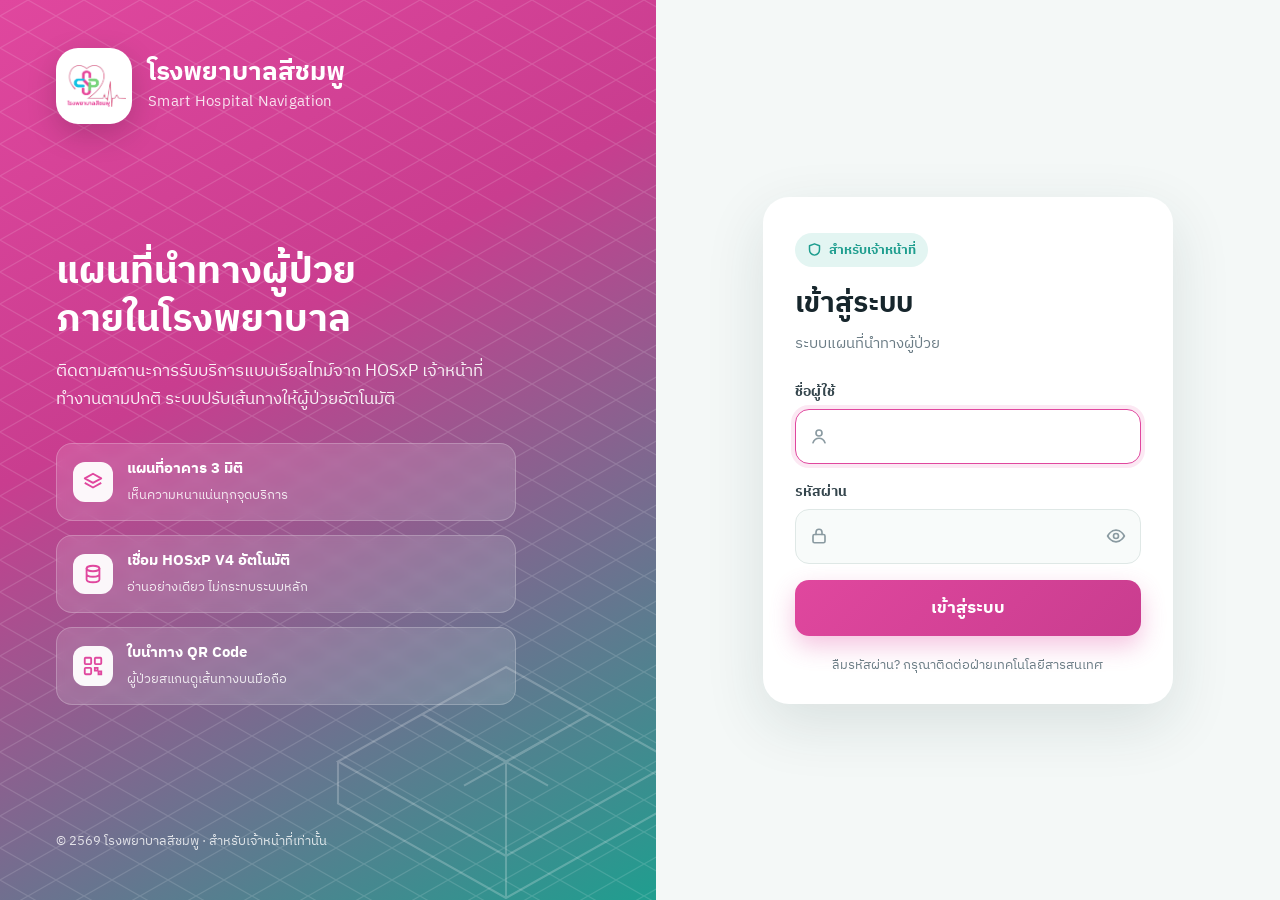
==== static/login.html @ 4cb5c67a "Smart Hospital Navigation for Sichomphu Hospital (HOSxP V4) Indoor patient navigation web app: FastA" ====
<!doctype html>
<html lang="th">
<head>
  <meta charset="utf-8">
  <meta name="viewport" content="width=device-width, initial-scale=1, viewport-fit=cover">
  <meta name="robots" content="noindex, nofollow">
  <meta name="theme-color" content="#e0479e">
  <title>เข้าสู่ระบบ — โรงพยาบาลสีชมพู</title>
  <link rel="icon" href="/static/img/logo.png">
  <link rel="preconnect" href="https://fonts.googleapis.com">
  <link rel="preconnect" href="https://fonts.gstatic.com" crossorigin>
  <link href="https://fonts.googleapis.com/css2?family=IBM+Plex+Sans+Thai:wght@400;500;600;700&display=swap" rel="stylesheet">
  <link rel="stylesheet" href="/static/css/app.css">
  <style>
    body { background: #f4f8f7; }
    .login { min-height: 100vh; min-height: 100dvh; display: grid; grid-template-columns: 1.05fr 1fr; }
    /* ---------- แผงแบรนด์ */
    .brand-side { position: relative; overflow: hidden; color: #fff; padding: 48px 56px; display: flex; flex-direction: column;
      background: linear-gradient(150deg, #e0479e 0%, #c93d8f 38%, #1f9e8f 100%); }
    .brand-side::before { content: ""; position: absolute; inset: 0; opacity: .13;
      background-image: url("data:image/svg+xml,%3Csvg xmlns='http://www.w3.org/2000/svg' width='56' height='32' viewBox='0 0 56 32'%3E%3Cpath d='M0 16 28 0l28 16-28 16z' fill='none' stroke='%23fff' stroke-width='1.2'/%3E%3C/svg%3E"); }
    .brand-side > * { position: relative; }
    .logo-wrap { display: flex; align-items: center; gap: 16px; }
    .logo-wrap .lg { width: 76px; height: 76px; border-radius: 22px; background: #fff; display: grid; place-items: center; box-shadow: 0 10px 30px rgba(0,0,0,.18); }
    .logo-wrap .lg img { width: 64px; height: 64px; object-fit: contain; }
    .logo-wrap b { font-size: 26px; display: block; line-height: 1.2; }
    .logo-wrap span { opacity: .85; font-size: 15px; letter-spacing: .3px; }
    .hero { margin-top: auto; margin-bottom: auto; padding: 40px 0; }
    .hero h1 { font-size: 38px; line-height: 1.25; margin: 0 0 14px; font-weight: 800; }
    .hero p { font-size: 17px; opacity: .92; margin: 0 0 30px; max-width: 460px; line-height: 1.6; }
    .features { list-style: none; padding: 0; margin: 0; display: grid; gap: 14px; max-width: 460px; }
    .features li { display: flex; gap: 14px; align-items: center; background: rgba(255,255,255,.13); border: 1px solid rgba(255,255,255,.22);
      border-radius: 16px; padding: 12px 16px; backdrop-filter: blur(4px); }
    .features .ic { width: 40px; height: 40px; border-radius: 12px; background: rgba(255,255,255,.95); color: #e0479e; display: grid; place-items: center; flex: none; }
    .features b { display: block; font-size: 15px; }
    .features small { opacity: .85; font-size: 13px; }
    .brand-foot { font-size: 13px; opacity: .8; }
    .iso-art { position: absolute; right: -60px; bottom: -40px; width: 420px; opacity: .22; pointer-events: none; }

    /* ---------- ฟอร์ม */
    .form-side { display: grid; place-items: center; padding: 32px 20px; }
    .form-card { width: 100%; max-width: 410px; background: #fff; border-radius: 26px; padding: 36px 32px 28px; box-shadow: 0 20px 60px rgba(24,60,56,.12); }
    .badge-role { display: inline-flex; align-items: center; gap: 7px; font-size: 13px; font-weight: 700; color: #1f9e8f; background: #e3f5f2; padding: 6px 12px; border-radius: 20px; }
    .form-card h2 { font-size: 28px; margin: 14px 0 4px; }
    .form-card .lead { color: var(--muted); margin: 0 0 24px; font-size: 15px; }
    .inp { position: relative; margin-bottom: 16px; }
    .inp label { display: block; font-size: 14px; font-weight: 700; margin-bottom: 6px; color: #35464d; }
    .inp .box { display: flex; align-items: center; border: 1.5px solid #dfe8e6; border-radius: 14px; background: #f8fbfa; transition: .15s; }
    .inp .box:focus-within { border-color: #e0479e; background: #fff; box-shadow: 0 0 0 4px rgba(224,71,158,.12); }
    .inp .box svg { margin-left: 14px; color: #8a9aa1; flex: none; }
    .inp input { flex: 1; min-width: 0; border: 0; outline: 0; background: transparent; padding: 13px 12px; font-size: 16px; }
    .inp .eye { border: 0; background: transparent; padding: 0 14px; height: 46px; color: #8a9aa1; display: grid; place-items: center; }
    .inp .eye:hover { color: #e0479e; }
    .caps { font-size: 12px; color: #c98a12; margin-top: 5px; display: none; }
    .err { display: none; gap: 8px; align-items: flex-start; background: #fdecea; color: #b33a2c; border-radius: 12px; padding: 10px 12px; font-size: 14px; margin-bottom: 14px; }
    .err.show { display: flex; animation: shake .35s; }
    @keyframes shake { 25% { transform: translateX(-5px); } 75% { transform: translateX(5px); } }
    .submit { width: 100%; border: 0; border-radius: 14px; padding: 14px; font-size: 17px; font-weight: 800; color: #fff; cursor: pointer;
      background: linear-gradient(135deg, #e0479e, #c93d8f); box-shadow: 0 10px 24px rgba(224,71,158,.32); display: flex; justify-content: center; align-items: center; gap: 10px; transition: .15s; }
    .submit:hover { transform: translateY(-1px); box-shadow: 0 14px 28px rgba(224,71,158,.38); }
    .submit:disabled { opacity: .7; cursor: default; transform: none; }
    .spin { width: 18px; height: 18px; border: 2.5px solid rgba(255,255,255,.45); border-top-color: #fff; border-radius: 50%; animation: rot .7s linear infinite; display: none; }
    .loading .spin { display: block; }
    @keyframes rot { to { transform: rotate(360deg); } }
    .help { text-align: center; color: var(--muted); font-size: 13px; margin-top: 18px; }
    .back { display: block; text-align: center; margin-top: 14px; font-size: 14px; color: #1f9e8f; font-weight: 700; text-decoration: none; }
    .mobile-brand { display: none; }

    @media (max-width: 900px) {
      .login { grid-template-columns: 1fr; }
      .brand-side { display: none; }
      .form-side { align-content: start; padding-top: 0; }
      .mobile-brand { display: flex; flex-direction: column; align-items: center; text-align: center; color: #fff; padding: 36px 20px 70px; margin: 0 -20px -46px;
        background: linear-gradient(150deg, #e0479e, #1f9e8f); width: calc(100% + 40px); }
      .mobile-brand .lg { width: 78px; height: 78px; border-radius: 22px; background: #fff; display: grid; place-items: center; box-shadow: 0 10px 30px rgba(0,0,0,.18); }
      .mobile-brand img { width: 66px; height: 66px; object-fit: contain; }
      .mobile-brand b { font-size: 22px; margin-top: 12px; }
      .mobile-brand span { opacity: .88; font-size: 14px; }
      .form-card { padding: 28px 22px 22px; border-radius: 24px; }
    }
  </style>
</head>
<body>
<div class="login">
  <section class="brand-side">
    <div class="logo-wrap">
      <div class="lg"><img src="/static/img/logo.png" alt="โลโก้โรงพยาบาลสีชมพู"></div>
      <div><b class="hname">โรงพยาบาลสีชมพู</b><span>Smart Hospital Navigation</span></div>
    </div>
    <div class="hero">
      <h1>แผนที่นำทางผู้ป่วย<br>ภายในโรงพยาบาล</h1>
      <p>ติดตามสถานะการรับบริการแบบเรียลไทม์จาก HOSxP เจ้าหน้าที่ทำงานตามปกติ ระบบปรับเส้นทางให้ผู้ป่วยอัตโนมัติ</p>
      <ul class="features">
        <li><span class="ic"><svg width="22" height="22" viewBox="0 0 24 24" fill="none" stroke="currentColor" stroke-width="2" stroke-linejoin="round"><path d="M12 3 3 8l9 5 9-5z"/><path d="m3 13 9 5 9-5"/></svg></span><div><b>แผนที่อาคาร 3 มิติ</b><small>เห็นความหนาแน่นทุกจุดบริการ</small></div></li>
        <li><span class="ic"><svg width="22" height="22" viewBox="0 0 24 24" fill="none" stroke="currentColor" stroke-width="2" stroke-linecap="round"><ellipse cx="12" cy="6" rx="7" ry="3"/><path d="M5 6v6c0 1.7 3.1 3 7 3s7-1.3 7-3V6M5 12v6c0 1.7 3.1 3 7 3s7-1.3 7-3v-6"/></svg></span><div><b>เชื่อม HOSxP V4 อัตโนมัติ</b><small>อ่านอย่างเดียว ไม่กระทบระบบหลัก</small></div></li>
        <li><span class="ic"><svg width="22" height="22" viewBox="0 0 24 24" fill="none" stroke="currentColor" stroke-width="2"><rect x="3" y="3" width="7" height="7" rx="1"/><rect x="14" y="3" width="7" height="7" rx="1"/><rect x="3" y="14" width="7" height="7" rx="1"/><path d="M14 14h3v3h-3zM18 18h3v3h-3z"/></svg></span><div><b>ใบนำทาง QR Code</b><small>ผู้ป่วยสแกนดูเส้นทางบนมือถือ</small></div></li>
      </ul>
    </div>
    <div class="brand-foot">© <span id="year"></span> <span class="hname">โรงพยาบาลสีชมพู</span> · สำหรับเจ้าหน้าที่เท่านั้น</div>
    <svg class="iso-art" viewBox="0 0 400 300" fill="none" stroke="#fff" stroke-width="2" aria-hidden="true">
      <path d="M200 40 360 130 200 220 40 130z"/><path d="M40 130v40l160 90 160-90v-40"/><path d="M200 220v40"/>
      <path d="M120 85 200 130 280 85M200 130v90"/><path d="M160 108l80 45M240 108l-80 45"/>
    </svg>
  </section>

  <section class="form-side">
    <div class="mobile-brand">
      <div class="lg"><img src="/static/img/logo.png" alt=""></div>
      <b class="hname">โรงพยาบาลสีชมพู</b><span>Smart Hospital Navigation</span>
    </div>
    <form class="form-card" id="form" novalidate>
      <span class="badge-role" id="roleBadge">
        <svg width="15" height="15" viewBox="0 0 24 24" fill="none" stroke="currentColor" stroke-width="2.4" stroke-linejoin="round"><path d="M12 3 4 6v6c0 4.5 3.4 8.3 8 9 4.6-.7 8-4.5 8-9V6z"/></svg>
        <span id="roleText">สำหรับเจ้าหน้าที่</span>
      </span>
      <h2>เข้าสู่ระบบ</h2>
      <p class="lead" id="lead">ระบบแผนที่นำทางผู้ป่วย</p>

      <div class="err" id="err" role="alert">
        <svg width="18" height="18" viewBox="0 0 24 24" fill="none" stroke="currentColor" stroke-width="2.4" stroke-linecap="round" style="flex:none;margin-top:1px"><circle cx="12" cy="12" r="9"/><path d="M12 8v5M12 16.5v.01"/></svg>
        <span id="errText"></span>
      </div>

      <div class="inp">
        <label for="username">ชื่อผู้ใช้</label>
        <div class="box">
          <svg width="18" height="18" viewBox="0 0 24 24" fill="none" stroke="currentColor" stroke-width="2.2" stroke-linecap="round"><circle cx="12" cy="8" r="4"/><path d="M4 21c1.5-4 4.5-6 8-6s6.5 2 8 6"/></svg>
          <input id="username" name="username" autocomplete="username" autocapitalize="none" spellcheck="false" required>
        </div>
      </div>
      <div class="inp">
        <label for="password">รหัสผ่าน</label>
        <div class="box">
          <svg width="18" height="18" viewBox="0 0 24 24" fill="none" stroke="currentColor" stroke-width="2.2" stroke-linecap="round"><rect x="4" y="10" width="16" height="11" rx="2"/><path d="M8 10V7a4 4 0 0 1 8 0v3"/></svg>
          <input id="password" name="password" type="password" autocomplete="current-password" required>
          <button type="button" class="eye" id="eye" aria-label="แสดงรหัสผ่าน" title="แสดงรหัสผ่าน">
            <svg id="eyeIcon" width="20" height="20" viewBox="0 0 24 24" fill="none" stroke="currentColor" stroke-width="2" stroke-linecap="round"><path d="M2 12s3.6-7 10-7 10 7 10 7-3.6 7-10 7S2 12 2 12z"/><circle cx="12" cy="12" r="3"/></svg>
          </button>
        </div>
        <div class="caps" id="caps">⚠ เปิด Caps Lock อยู่</div>
      </div>

      <button class="submit" id="submit" type="submit"><span class="spin"></span><span id="submitText">เข้าสู่ระบบ</span></button>
      <div class="help">ลืมรหัสผ่าน? กรุณาติดต่อฝ่ายเทคโนโลยีสารสนเทศ</div>
      <a class="back hidden" id="back" href="/">← กลับหน้าแผนที่</a>
    </form>
  </section>
</div>
<script type="module">
  const $ = (s) => document.querySelector(s);
  const params = new URLSearchParams(location.search);
  const next = params.get('next') || '/';
  const isBuilder = next.startsWith('/builder');
  $('#year').textContent = new Date().getFullYear() + 543;
  if (isBuilder) {
    $('#roleText').textContent = 'สำหรับผู้ดูแลแผนที่';
    $('#lead').textContent = 'Map Builder — จัดการแผนที่อาคารและจับคู่รหัส HOSxP';
    $('#back').classList.remove('hidden');
  }
  fetch('/api/config').then((r) => r.json()).then((c) => {
    document.querySelectorAll('.hname').forEach((el) => { el.textContent = c.hospital; });
    document.title = `เข้าสู่ระบบ — ${c.hospital}`;
  }).catch(() => {});
  $('#username').value = isBuilder ? 'admin' : '';
  ($('#username').value ? $('#password') : $('#username')).focus();

  $('#eye').onclick = () => {
    const p = $('#password');
    const show = p.type === 'password';
    p.type = show ? 'text' : 'password';
    $('#eye').setAttribute('aria-label', show ? 'ซ่อนรหัสผ่าน' : 'แสดงรหัสผ่าน');
    $('#eyeIcon').innerHTML = show
      ? '<path d="M3 3l18 18"/><path d="M10.6 5.1A10 10 0 0 1 12 5c6.4 0 10 7 10 7a17 17 0 0 1-3.2 4M6.1 6.1A17 17 0 0 0 2 12s3.6 7 10 7a10 10 0 0 0 5.9-1.9"/>'
      : '<path d="M2 12s3.6-7 10-7 10 7 10 7-3.6 7-10 7S2 12 2 12z"/><circle cx="12" cy="12" r="3"/>';
    p.focus();
  };
  $('#password').addEventListener('keyup', (e) => { $('#caps').style.display = e.getModifierState?.('CapsLock') ? 'block' : 'none'; });

  function showError(msg) {
    const err = $('#err');
    err.classList.remove('show');
    void err.offsetWidth;
    $('#errText').textContent = msg;
    err.classList.add('show');
  }

  $('#form').addEventListener('submit', async (e) => {
    e.preventDefault();
    const username = $('#username').value.trim();
    const password = $('#password').value;
    if (!username || !password) { showError('กรุณากรอกชื่อผู้ใช้และรหัสผ่าน'); return; }
    const btn = $('#submit');
    btn.disabled = true; btn.classList.add('loading'); $('#submitText').textContent = 'กำลังตรวจสอบ...';
    try {
      const res = await fetch('/api/login', { method: 'POST', headers: { 'Content-Type': 'application/json' }, body: JSON.stringify({ username, password, next }) });
      const data = await res.json().catch(() => ({}));
      if (!res.ok) throw new Error(data.detail || 'เข้าสู่ระบบไม่สำเร็จ');
      $('#submitText').textContent = 'สำเร็จ กำลังเข้าสู่ระบบ...';
      location.replace(data.next || '/');
    } catch (err) {
      showError(err.message);
      $('#password').select();
      btn.disabled = false; btn.classList.remove('loading'); $('#submitText').textContent = 'เข้าสู่ระบบ';
    }
  });
</script>
</body>
</html>
---- static/css/app.css ----
/* =====================================================================
   Smart Hospital Navigation — โรงพยาบาลสีชมพู
   ดีไซน์: การ์ดกระจกโปร่งแสง (glass) สีแบรนด์ชมพู–เขียวน้ำทะเล
   ===================================================================== */
:root {
  --brand: #e0479e;
  --brand-2: #c93d8f;
  --brand-dark: #a8307a;
  --brand-soft: #fde8f3;
  --brand-grad: linear-gradient(135deg, #ef5fb0 0%, #d6409a 55%, #b8327f 100%);
  --teal: #1f9e8f;
  --teal-2: #17b6a3;
  --teal-soft: #e3f5f2;
  --teal-grad: linear-gradient(135deg, #22b3a1, #1a8f82);
  --cyan: #17b6d8;
  --green: #2a9d5c;
  --amber: #c98a12;
  --red: #d94a3a;
  --ink: #17262c;
  --ink-2: #33464e;
  --muted: #6b7c85;
  --line: rgba(23, 38, 44, 0.08);
  --card: #ffffff;
  --glass: rgba(255, 255, 255, 0.8);
  --glass-strong: rgba(255, 255, 255, 0.92);
  --glass-border: rgba(255, 255, 255, 0.75);
  --bg: #eaf3f1;
  --radius: 20px;
  --radius-sm: 14px;
  --shadow: 0 1px 2px rgba(16, 52, 48, 0.06), 0 8px 28px rgba(16, 52, 48, 0.1);
  --shadow-lg: 0 2px 4px rgba(16, 52, 48, 0.06), 0 18px 48px rgba(16, 52, 48, 0.16);
  --ease: cubic-bezier(0.22, 1, 0.36, 1);
  --spring: cubic-bezier(0.34, 1.56, 0.64, 1);
  --font: "IBM Plex Sans Thai", "Noto Sans Thai", "Leelawadee UI", "Sarabun", "Thonburi", Tahoma, system-ui, sans-serif;
}
* { box-sizing: border-box; }
html, body { margin: 0; height: 100%; }
body { font-family: var(--font); color: var(--ink); background: var(--bg); -webkit-font-smoothing: antialiased; -webkit-tap-highlight-color: transparent; }
button, input, select, textarea { font: inherit; color: inherit; }
button { cursor: pointer; }
.hidden { display: none !important; }
.muted { color: var(--muted); }
.card { background: var(--card); border-radius: var(--radius); box-shadow: var(--shadow); }
.glass {
  background: var(--glass);
  -webkit-backdrop-filter: blur(18px) saturate(1.6);
  backdrop-filter: blur(18px) saturate(1.6);
  border: 1px solid var(--glass-border);
  border-radius: var(--radius);
  box-shadow: var(--shadow);
}
@supports not ((backdrop-filter: blur(1px)) or (-webkit-backdrop-filter: blur(1px))) { .glass { background: var(--glass-strong); } }

/* ---------- แอนิเมชันพื้นฐาน */
@keyframes rise { from { opacity: 0; transform: translateY(14px) scale(0.98); } to { opacity: 1; transform: none; } }
@keyframes pop { from { opacity: 0; transform: translateY(18px) scale(0.96); } to { opacity: 1; transform: none; } }
@keyframes pulse-dot { 0% { box-shadow: 0 0 0 0 rgba(42,157,92,.45); } 70% { box-shadow: 0 0 0 8px rgba(42,157,92,0); } 100% { box-shadow: 0 0 0 0 rgba(42,157,92,0); } }
@keyframes pulse-bad { 0% { box-shadow: 0 0 0 0 rgba(217,74,58,.5); } 70% { box-shadow: 0 0 0 8px rgba(217,74,58,0); } 100% { box-shadow: 0 0 0 0 rgba(217,74,58,0); } }
@keyframes spin { to { transform: rotate(360deg); } }
@keyframes shimmer { from { background-position: -200% 0; } to { background-position: 200% 0; } }
.anim { animation: rise 0.6s var(--ease) both; }
.anim.d1 { animation-delay: 0.05s; } .anim.d2 { animation-delay: 0.1s; } .anim.d3 { animation-delay: 0.15s; }
.anim.d4 { animation-delay: 0.2s; } .anim.d5 { animation-delay: 0.25s; } .anim.d6 { animation-delay: 0.3s; }
@media (prefers-reduced-motion: reduce) { *, *::before, *::after { animation-duration: 0.01ms !important; transition-duration: 0.01ms !important; } }

/* ---------- หน้าโหลด */
.loader { position: fixed; inset: 0; z-index: 100; display: grid; place-content: center; justify-items: center; gap: 10px;
  background: radial-gradient(circle at 50% 40%, #ffffff 0%, #eef7f5 55%, #dcefea 100%); transition: opacity 0.6s var(--ease), visibility 0.6s; }
.loader.done { opacity: 0; visibility: hidden; }
.loader-logo { position: relative; width: 112px; height: 112px; display: grid; place-items: center; }
.loader-logo img { width: 84px; height: 84px; object-fit: contain; border-radius: 26px; background: #fff; padding: 8px; box-shadow: var(--shadow-lg); position: relative; z-index: 1; }
.loader-logo .ring { position: absolute; inset: 0; border-radius: 50%; border: 3px solid transparent; border-top-color: var(--brand); border-right-color: var(--teal); animation: spin 1.1s linear infinite; }
.loader b { font-size: 20px; margin-top: 6px; }
.loader small { color: var(--muted); font-size: 14px; }

/* ---------- แผนที่เต็มจอ */
.app { position: fixed; inset: 0; overflow: hidden; }
#map { position: absolute; inset: 0; width: 100%; height: 100%; display: block;
  background: radial-gradient(1200px 700px at 60% 35%, #f8fcfb 0%, #e9f4f1 55%, #dbece7 100%); }
.side, .dock { position: absolute; left: 12px; right: 12px; display: flex; flex-direction: column; gap: 10px; pointer-events: none; z-index: 2; }
.side > *, .dock > * { pointer-events: auto; }
.side { top: 12px; }
.dock { bottom: 12px; }

.brand { display: flex; align-items: center; gap: 12px; padding: 10px 12px 10px 10px; }
.brand .logo { width: 48px; height: 48px; border-radius: 15px; background: #fff; display: grid; place-items: center; box-shadow: 0 4px 14px rgba(224,71,158,0.18); flex: none; }
.brand .logo img { width: 42px; height: 42px; object-fit: contain; }
.brand .grow { flex: 1; min-width: 0; }
.brand .title { font-weight: 700; font-size: 18px; line-height: 1.2; white-space: nowrap; overflow: hidden; text-overflow: ellipsis; letter-spacing: -0.1px; }
.brand .sub { font-size: 13px; color: var(--muted); white-space: nowrap; overflow: hidden; text-overflow: ellipsis; }
.live { display: inline-flex; align-items: center; gap: 7px; padding: 7px 12px; border-radius: 999px; background: var(--teal-soft); color: var(--teal); font-weight: 700; font-size: 16px; font-variant-numeric: tabular-nums; flex: none; cursor: default; }
.dot { width: 8px; height: 8px; border-radius: 50%; background: var(--green); animation: pulse-dot 2s infinite; flex: none; }
.dot.bad { background: var(--red); animation-name: pulse-bad; }
.live.bad { background: #fde8e5; color: var(--red); }

.searchwrap { position: relative; }
.search { display: flex; align-items: center; gap: 10px; padding: 0 14px; height: 48px; transition: box-shadow 0.25s var(--ease), border-color 0.25s; }
.search:focus-within { box-shadow: 0 0 0 4px rgba(224,71,158,0.14), var(--shadow); border-color: rgba(224,71,158,0.4); }
.search input { border: 0; outline: 0; flex: 1; min-width: 0; background: transparent; font-size: 15px; }
.search svg { flex: none; color: var(--muted); }
.search kbd { font: 600 11px var(--font); color: var(--muted); border: 1px solid var(--line); border-radius: 6px; padding: 2px 6px; background: #fff; }
.results { position: absolute; top: 56px; left: 0; right: 0; max-height: 52vh; overflow: auto; padding: 6px; z-index: 5; animation: pop 0.25s var(--ease); background: var(--glass-strong); }
.results button { display: flex; width: 100%; text-align: left; gap: 12px; align-items: center; border: 0; background: transparent; padding: 9px 10px; border-radius: 12px; transition: background 0.15s; }
.results button:hover, .results button:focus { background: var(--brand-soft); outline: 0; }

.kpis { display: grid; grid-template-columns: repeat(3, 1fr); gap: 10px; }
.kpi { padding: 12px 14px; display: flex; flex-direction: column; gap: 2px; position: relative; overflow: hidden; }
.kpi .ic { position: absolute; right: 10px; top: 10px; width: 30px; height: 30px; border-radius: 10px; display: grid; place-items: center; }
.kpi .ic.pink { background: var(--brand-soft); color: var(--brand); }
.kpi .ic.teal { background: var(--teal-soft); color: var(--teal); }
.kpi .ic.amber { background: #fdf3d8; color: var(--amber); }
.kpi .k { font-size: 13px; color: var(--muted); font-weight: 500; }
.kpi .v { font-size: 26px; font-weight: 700; display: flex; align-items: baseline; gap: 5px; flex-wrap: wrap; line-height: 1.15; font-variant-numeric: tabular-nums; letter-spacing: -0.5px; }
.kpi .v small { font-size: 13px; font-weight: 500; color: var(--muted); letter-spacing: 0; }
.level { font-size: 12px; font-weight: 700; padding: 2px 9px; border-radius: 999px; letter-spacing: 0; }
.level.low { background: #e3f4e6; color: var(--green); }
.level.mid { background: #fdf0cf; color: var(--amber); }
.level.high { background: #fde0dc; color: var(--red); }

.zones { display: flex; gap: 6px; padding: 6px; overflow-x: auto; scrollbar-width: none; scroll-behavior: smooth; }
.zones::-webkit-scrollbar { display: none; }
.zone { flex: none; display: inline-flex; align-items: center; gap: 8px; border: 0; background: transparent; padding: 8px 12px; border-radius: 14px; font-weight: 600; font-size: 14px; color: var(--ink-2); transition: background 0.25s var(--ease), color 0.25s, transform 0.2s var(--spring); white-space: nowrap; }
.zone:hover { background: rgba(31,158,143,0.08); }
.zone:active { transform: scale(0.96); }
.zone .n { min-width: 22px; height: 22px; padding: 0 6px; border-radius: 999px; background: rgba(23,38,44,0.07); color: var(--ink-2); font-size: 12px; font-weight: 700; display: inline-grid; place-items: center; font-variant-numeric: tabular-nums; transition: background 0.25s, color 0.25s; }
.zone.active { background: var(--teal-grad); color: #fff; box-shadow: 0 6px 16px rgba(31,158,143,0.32); }
.zone.active .n { background: rgba(255,255,255,0.25); color: #fff; }

.controls { position: absolute; right: 12px; top: 50%; transform: translateY(-50%); display: flex; flex-direction: column; padding: 6px; gap: 2px; z-index: 2; }
.controls button { width: 44px; height: 44px; border: 0; background: transparent; border-radius: 14px; display: grid; place-items: center; color: var(--ink-2); transition: background 0.2s, color 0.2s, transform 0.15s var(--spring); position: relative; }
.controls button:hover { background: var(--teal-soft); color: var(--teal); }
.controls button:active { transform: scale(0.9); }
.controls button[data-tip]:hover::after { content: attr(data-tip); position: absolute; right: 54px; top: 50%; transform: translateY(-50%); background: var(--ink); color: #fff; font-size: 12px; font-weight: 600; padding: 5px 10px; border-radius: 8px; white-space: nowrap; pointer-events: none; animation: pop 0.2s var(--ease); }
.controls hr { border: 0; border-top: 1px solid var(--line); margin: 3px 8px; }

/* ---------- การ์ดผู้ป่วย / ห้อง */
.pcard { padding: 16px 16px 14px; position: relative; animation: pop 0.45s var(--ease); }
.pcard .head { display: flex; gap: 12px; align-items: center; }
.qbadge { flex: none; min-width: 72px; height: 60px; padding: 0 12px; border-radius: 18px; background: var(--brand-grad); color: #fff; font-weight: 700; font-size: 25px; display: grid; place-items: center; letter-spacing: 0.5px; box-shadow: 0 8px 20px rgba(224,71,158,0.32); }
.qbadge.sm { min-width: 54px; height: 34px; font-size: 15px; border-radius: 11px; box-shadow: none; }
.qbadge.teal { background: var(--teal-grad); box-shadow: 0 8px 20px rgba(31,158,143,0.28); }
.pcard .name { font-weight: 700; font-size: 19px; line-height: 1.25; }
.pcard .meta { font-size: 13px; color: var(--muted); }
.chip { font-size: 13px; font-weight: 700; padding: 6px 12px; border-radius: 999px; background: var(--teal-soft); color: var(--teal); white-space: nowrap; }
.chip.wait { background: #fdf3d8; color: #9a6a08; }
.chip.walk { background: var(--brand-soft); color: var(--brand-dark); }
.chip.done { background: #e3f4e6; color: var(--green); }
.close { position: absolute; top: 10px; right: 10px; border: 0; background: rgba(23,38,44,0.05); width: 30px; height: 30px; border-radius: 50%; color: var(--muted); font-size: 17px; line-height: 1; display: grid; place-items: center; transition: background 0.2s, transform 0.2s var(--spring); }
.close:hover { background: rgba(23,38,44,0.1); transform: rotate(90deg); }

.stepper { display: flex; margin: 16px 2px 6px; }
.step { flex: 1; display: flex; flex-direction: column; align-items: center; position: relative; font-size: 12px; color: var(--muted); text-align: center; min-width: 0; }
.step::before { content: ""; position: absolute; top: 11px; left: -50%; right: 50%; height: 4px; border-radius: 4px; background: rgba(23,38,44,0.08); z-index: 0; }
.step::after { content: ""; position: absolute; top: 11px; left: -50%; width: 0; height: 4px; border-radius: 4px; background: var(--teal-grad); z-index: 0; transition: width 0.7s var(--ease); }
.step:first-child::before, .step:first-child::after { display: none; }
.step.done::after, .step.current::after { width: 100%; }
.step i { width: 26px; height: 26px; border-radius: 50%; background: #fff; border: 3px solid rgba(23,38,44,0.12); z-index: 1; margin-bottom: 5px; display: grid; place-items: center; transition: all 0.4s var(--ease); font-style: normal; }
.step.done i { background: var(--teal); border-color: var(--teal); }
.step.done i::after { content: ""; width: 9px; height: 5px; border: solid #fff; border-width: 0 0 2.5px 2.5px; transform: rotate(-45deg) translate(1px, -1px); }
.step.current i { border-color: var(--brand); background: #fff; box-shadow: 0 0 0 5px rgba(224,71,158,0.16); }
.step.current i::after { content: ""; width: 10px; height: 10px; border-radius: 50%; background: var(--brand); }
.step.current { color: var(--ink); font-weight: 700; }
.step span { white-space: nowrap; overflow: hidden; text-overflow: ellipsis; max-width: 100%; padding: 0 1px; }

.infogrid { display: grid; grid-template-columns: repeat(3, 1fr); gap: 8px; margin-top: 12px; }
.info { background: rgba(23,38,44,0.035); border-radius: 12px; padding: 8px 10px; }
.info .k { font-size: 12px; color: var(--muted); }
.info .v { font-size: 17px; font-weight: 700; font-variant-numeric: tabular-nums; }
.info .v small { font-size: 12px; font-weight: 500; color: var(--muted); }
.pinfo { font-size: 14px; margin-top: 10px; line-height: 1.6; color: var(--ink-2); }
.pinfo b { font-weight: 700; color: var(--ink); }
.vitals { display: flex; gap: 8px; flex-wrap: wrap; margin-top: 8px; }
.vitals span { display: inline-flex; gap: 5px; align-items: center; font-size: 13px; background: #fff; border: 1px solid var(--line); border-radius: 999px; padding: 4px 10px; color: var(--ink-2); }
.vitals b { color: var(--ink); }
.pending { display: flex; gap: 6px; flex-wrap: wrap; margin-top: 8px; }
.pending span { font-size: 12px; padding: 4px 10px; border-radius: 999px; background: rgba(23,38,44,0.05); color: var(--muted); font-weight: 600; transition: transform 0.15s; }
.pending span[role="button"]:hover { transform: translateY(-1px); background: var(--brand-soft); color: var(--brand-dark); }
.pending span.received { background: #fdf0cf; color: #9a6a08; }
.pending span.done { background: #e3f4e6; color: var(--green); text-decoration: line-through; }
.actions { display: flex; gap: 8px; margin-top: 12px; flex-wrap: wrap; }
.btn { border: 0; border-radius: 12px; padding: 9px 15px; font-weight: 600; font-size: 14px; background: var(--teal-soft); color: var(--teal); display: inline-flex; gap: 7px; align-items: center; text-decoration: none; transition: transform 0.15s var(--spring), box-shadow 0.2s, filter 0.2s; }
.btn:hover { transform: translateY(-1px); filter: brightness(0.98); }
.btn:active { transform: scale(0.96); }
.btn.primary { background: var(--brand-grad); color: #fff; box-shadow: 0 6px 16px rgba(224,71,158,0.3); }
.btn.ghost { background: transparent; color: var(--muted); }
.btn.ghost:hover { background: rgba(23,38,44,0.05); }
.btn:disabled { opacity: 0.5; cursor: default; transform: none; }

/* ---------- จุดบริการ */
.services { padding: 12px 14px 12px; }
.services .hdr { display: flex; align-items: center; justify-content: space-between; margin-bottom: 10px; gap: 8px; }
.services .hdr b { font-size: 16px; }
.services .hdr small { color: var(--muted); font-size: 13px; }
.svc-list { display: flex; gap: 10px; overflow-x: auto; scrollbar-width: thin; padding-bottom: 4px; scroll-snap-type: x proximity; }
.svc { flex: none; width: 168px; border: 1px solid var(--line); background: rgba(255,255,255,0.6); text-align: left; padding: 9px 11px; border-radius: 14px; scroll-snap-align: start; transition: transform 0.2s var(--spring), box-shadow 0.2s, border-color 0.2s; }
.svc:hover { transform: translateY(-2px); box-shadow: var(--shadow); border-color: rgba(31,158,143,0.3); }
.svc .t { font-size: 13px; font-weight: 700; white-space: nowrap; overflow: hidden; text-overflow: ellipsis; }
.svc .m { display: flex; justify-content: space-between; font-size: 12px; color: var(--muted); margin-top: 2px; font-variant-numeric: tabular-nums; }
.svc .m b { color: var(--ink); font-size: 15px; }
.bar { height: 6px; border-radius: 6px; background: rgba(23,38,44,0.07); margin-top: 7px; overflow: hidden; }
.bar i { display: block; height: 100%; border-radius: 6px; transition: width 0.8s var(--ease), background 0.4s; }
.toggle { display: inline-flex; align-items: center; gap: 8px; font-size: 14px; font-weight: 600; cursor: pointer; user-select: none; }
.toggle input { display: none; }
.toggle .sw { width: 40px; height: 24px; border-radius: 12px; background: #cfd9d7; position: relative; transition: background 0.25s; }
.toggle .sw::after { content: ""; position: absolute; top: 3px; left: 3px; width: 18px; height: 18px; border-radius: 50%; background: #fff; transition: transform 0.3s var(--spring); box-shadow: 0 1px 4px rgba(0,0,0,0.2); }
.toggle input:checked + .sw { background: var(--brand); }
.toggle input:checked + .sw::after { transform: translateX(16px); }

.legend { padding: 12px 16px; font-size: 14px; animation: pop 0.45s var(--ease); }
.legend b { display: block; margin-bottom: 2px; font-weight: 700; }
.legend .keys { display: flex; gap: 14px; flex-wrap: wrap; margin-top: 8px; font-size: 13px; color: var(--ink-2); }
.legend .keys span { display: inline-flex; align-items: center; gap: 6px; }
.legend .keys i { width: 12px; height: 12px; border-radius: 4px; display: inline-block; }

.timeline { margin: 12px 0 0; padding: 0 0 0 4px; list-style: none; max-height: 30vh; overflow: auto; font-size: 13px; }
.timeline li { display: flex; gap: 12px; padding: 6px 0; position: relative; }
.timeline li::before { content: ""; position: absolute; left: 51px; top: 0; bottom: 0; width: 2px; background: rgba(23,38,44,0.08); }
.timeline li::after { content: ""; position: absolute; left: 47px; top: 11px; width: 10px; height: 10px; border-radius: 50%; background: #fff; border: 2px solid var(--teal); }
.timeline li:first-child::after { background: var(--teal); }
.timeline li time { color: var(--muted); font-variant-numeric: tabular-nums; flex: none; width: 40px; }
.timeline li span { padding-left: 16px; }

.toast { position: fixed; left: 50%; bottom: 24px; transform: translateX(-50%); background: rgba(23,38,44,0.94); color: #fff; padding: 11px 18px; border-radius: 14px; font-size: 14px; z-index: 200; box-shadow: var(--shadow-lg); animation: pop 0.35s var(--ease); -webkit-backdrop-filter: blur(8px); backdrop-filter: blur(8px); }

@media (min-width: 900px) {
  .side, .dock { right: auto; width: 420px; left: 16px; }
  .side { top: 16px; }
  .dock { bottom: 16px; }
  .controls { right: 16px; }
}
@media (max-width: 899px) {
  .kpi { padding: 9px 11px; }
  .kpi .v { font-size: 21px; }
  .kpi .ic { display: none; }
  .brand .title { font-size: 16px; }
  .legend { display: none; }
  .svc { width: 150px; }
}

/* ---------- หน้าผู้ป่วย */
.patient-page { position: fixed; inset: 0; display: flex; flex-direction: column; }
.patient-page .mapwrap { position: relative; flex: 1; min-height: 240px; }
.patient-page .sheet { background: rgba(255,255,255,0.97); border-radius: 26px 26px 0 0; box-shadow: 0 -10px 40px rgba(16,52,48,0.14); padding: 6px 18px 22px; max-height: 60vh; overflow: auto; position: relative; z-index: 2; animation: rise 0.6s var(--ease) both; }
.grab { width: 44px; height: 5px; border-radius: 3px; background: rgba(23,38,44,0.14); margin: 8px auto 12px; }
.dest { display: flex; gap: 14px; align-items: center; }
.dest .icon { width: 54px; height: 54px; border-radius: 17px; display: grid; place-items: center; background: var(--brand-grad); color: #fff; flex: none; box-shadow: 0 8px 20px rgba(224,71,158,0.3); }
.dest .lbl { font-size: 13px; color: var(--muted); }
.dest .nm { font-size: 22px; font-weight: 700; line-height: 1.2; letter-spacing: -0.2px; }
.dest .fl { font-size: 13px; color: var(--teal); font-weight: 600; margin-top: 2px; }
.bigstatus { margin-top: 14px; border-radius: 16px; padding: 14px 16px; background: var(--teal-soft); color: var(--teal); font-weight: 700; font-size: 18px; display: flex; justify-content: space-between; align-items: center; gap: 8px; }
.bigstatus.wait { background: linear-gradient(135deg, #fff6df, #fdeec4); color: #8a5f06; }
.bigstatus.walk { background: linear-gradient(135deg, #fff0f8, #fcdcee); color: var(--brand-dark); }
.bigstatus.done { background: linear-gradient(135deg, #ecf8ef, #d8f0df); color: var(--green); }
.bigstatus small { font-weight: 600; font-size: 13px; opacity: 0.85; }
.bigstatus .qpos { text-align: right; line-height: 1.1; }
.bigstatus .qpos b { display: block; font-size: 28px; font-variant-numeric: tabular-nums; }
.steps-text { margin: 12px 0 0; padding: 0; list-style: none; counter-reset: s; }
.steps-text li { counter-increment: s; display: flex; gap: 12px; padding: 9px 0; font-size: 15px; border-bottom: 1px solid var(--line); align-items: center; animation: rise 0.5s var(--ease) both; }
.steps-text li:nth-child(2) { animation-delay: 0.05s; } .steps-text li:nth-child(3) { animation-delay: 0.1s; } .steps-text li:nth-child(4) { animation-delay: 0.15s; } .steps-text li:nth-child(n+5) { animation-delay: 0.2s; }
.steps-text li::before { content: counter(s); flex: none; width: 26px; height: 26px; border-radius: 50%; background: var(--brand-grad); color: #fff; font-size: 13px; font-weight: 700; display: grid; place-items: center; }
.section-title { font-weight: 700; margin: 18px 0 4px; font-size: 15px; display: flex; justify-content: space-between; align-items: center; }
.ptop { position: absolute; top: 12px; left: 12px; right: 12px; display: flex; gap: 8px; align-items: center; z-index: 2; }
.ptop .brand { flex: 1; min-width: 0; padding: 6px 12px 6px 6px; animation: rise 0.6s var(--ease) both; }
.ptop .brand .logo { width: 40px; height: 40px; border-radius: 13px; }
.ptop .brand .logo img { width: 34px; height: 34px; }
.ptop .brand b { font-size: 15px; display: block; line-height: 1.2; }
.ptop .brand small { font-size: 12px; color: var(--muted); display: inline-flex; align-items: center; gap: 6px; }
.ptop .q { padding: 6px 14px; text-align: center; animation: rise 0.6s var(--ease) 0.1s both; }
.ptop .q small { display: block; font-size: 11px; color: var(--muted); }
.ptop .q b { font-size: 21px; background: var(--brand-grad); -webkit-background-clip: text; background-clip: text; color: transparent; font-weight: 700; }
.patient-page .controls { top: 42%; }
.notice { padding: 30px 24px; text-align: center; }
.notice img { width: 120px; }
.floorhint { position: absolute; left: 12px; bottom: 12px; z-index: 2; display: flex; gap: 4px; padding: 4px; }
.floor-tabs button { border: 0; background: transparent; padding: 6px 11px; border-radius: 11px; font-weight: 600; font-size: 13px; color: var(--teal); transition: background 0.2s; }
.floor-tabs button.active { background: var(--teal-grad); color: #fff; }
@media (min-width: 700px) {
  .patient-page .sheet { width: 100%; max-width: 640px; margin: 0 auto; }
  .ptop { max-width: 640px; margin: 0 auto; }
}

/* ---------- Map Builder */
.builder { position: fixed; inset: 0; display: grid; grid-template-rows: auto 1fr; grid-template-columns: 56px 1fr 360px; background: var(--bg); }
.bhead { grid-column: 1 / -1; display: flex; align-items: center; gap: 10px; padding: 8px 12px; background: #fff; border-bottom: 1px solid var(--line); flex-wrap: wrap; }
.bhead img { width: 36px; height: 36px; object-fit: contain; }
.bhead .t { font-weight: 700; font-size: 17px; line-height: 1.1; }
.bhead .t small { display: block; font-weight: 500; font-size: 12px; color: var(--muted); }
.bhead .sp { flex: 1; }
.bhead select { border: 1px solid var(--line); border-radius: 10px; padding: 6px 8px; background: #fff; }
.tools { background: #fff; border-right: 1px solid var(--line); display: flex; flex-direction: column; align-items: center; padding: 8px 0; gap: 4px; }
.tools button { width: 42px; height: 42px; border: 0; border-radius: 12px; background: transparent; display: grid; place-items: center; color: var(--ink); font-size: 11px; font-weight: 700; position: relative; transition: background 0.2s, transform 0.15s var(--spring); }
.tools button:hover { background: var(--teal-soft); }
.tools button:active { transform: scale(0.92); }
.tools button.active { background: var(--brand-grad); color: #fff; box-shadow: 0 6px 14px rgba(224,71,158,0.3); }
.tools hr { width: 30px; border: 0; border-top: 1px solid var(--line); }
.stage { position: relative; overflow: hidden; }
.stage svg { width: 100%; height: 100%; display: block; background: #f6f9f8; cursor: crosshair; user-select: none; }
.stage.tool-select svg { cursor: default; }
.stage .hint { position: absolute; left: 12px; bottom: 12px; background: rgba(23,38,44,0.88); color: #fff; padding: 8px 13px; border-radius: 12px; font-size: 13px; pointer-events: none; max-width: 70%; }
.stage .coords { position: absolute; right: 12px; bottom: 12px; background: #fff; padding: 4px 10px; border-radius: 8px; font-size: 12px; color: var(--muted); font-variant-numeric: tabular-nums; box-shadow: var(--shadow); }
.panel { background: #fff; border-left: 1px solid var(--line); overflow: auto; display: flex; flex-direction: column; }
.tabs { display: flex; border-bottom: 1px solid var(--line); position: sticky; top: 0; background: #fff; z-index: 2; }
.tabs button { flex: 1; border: 0; background: transparent; padding: 11px 4px; font-weight: 600; font-size: 13px; color: var(--muted); border-bottom: 3px solid transparent; transition: color 0.2s, border-color 0.2s; }
.tabs button.active { color: var(--brand); border-bottom-color: var(--brand); }
.pbody { padding: 12px 14px 24px; }
.field { display: flex; flex-direction: column; gap: 3px; margin-bottom: 10px; font-size: 13px; }
.field > span { color: var(--muted); font-weight: 600; }
.field input, .field select, .field textarea { border: 1px solid rgba(23,38,44,0.14); border-radius: 10px; padding: 7px 9px; background: #fff; width: 100%; transition: border-color 0.2s, box-shadow 0.2s; }
.field input:focus, .field select:focus { outline: 0; box-shadow: 0 0 0 3px rgba(224,71,158,0.15); border-color: var(--brand); }
.grid2 { display: grid; grid-template-columns: 1fr 1fr; gap: 0 10px; }
.check { display: flex; gap: 6px; align-items: center; font-size: 13px; margin-bottom: 10px; }
.ptitle { font-weight: 700; font-size: 15px; margin: 4px 0 10px; display: flex; justify-content: space-between; align-items: center; gap: 8px; }
.list { border: 1px solid var(--line); border-radius: 12px; overflow: hidden; margin-bottom: 12px; }
.list > div { display: flex; gap: 8px; align-items: center; padding: 7px 10px; border-bottom: 1px solid var(--line); font-size: 13px; }
.list > div:last-child { border-bottom: 0; }
.maprow { border: 1px solid var(--line); border-radius: 14px; padding: 10px; margin-bottom: 10px; }
.maprow .grid3 { display: grid; grid-template-columns: 1fr 1fr 1fr; gap: 0 8px; }
.warn { background: #fff7e6; color: #8a5f06; border-radius: 10px; padding: 8px 10px; font-size: 13px; margin-bottom: 8px; }
.okmsg { background: #e3f4e6; color: var(--green); border-radius: 10px; padding: 8px 10px; font-size: 13px; margin-bottom: 8px; }
.kbd { font-size: 11px; color: var(--muted); }
@media (max-width: 900px) {
  .builder { grid-template-columns: 52px 1fr; grid-template-rows: auto 1fr 45vh; }
  .panel { grid-column: 1 / -1; border-left: 0; border-top: 1px solid var(--line); }
}
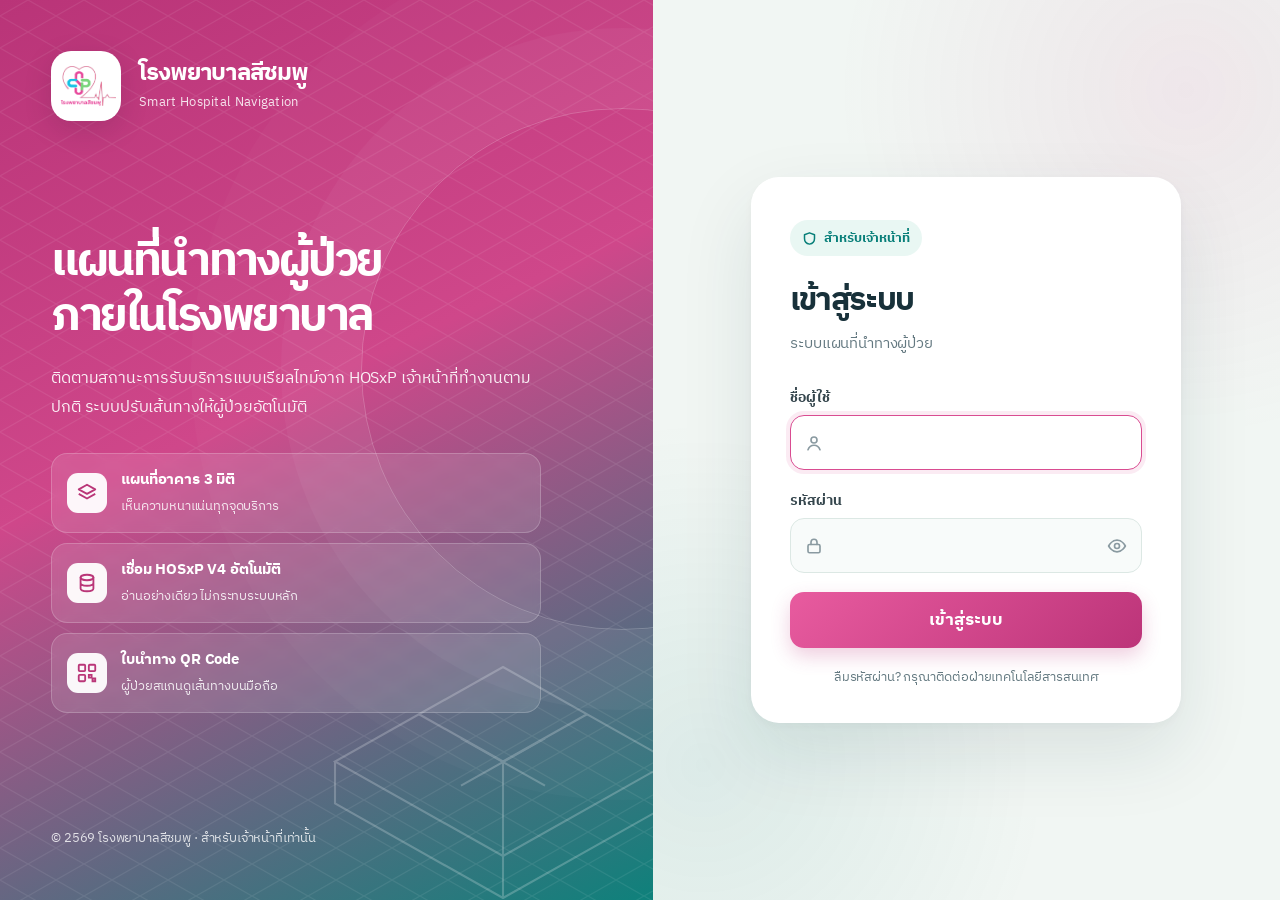
==== commit e7ad0225: "Integrate neoQ queue slips and add patient queue lookup - Read printed queue numbers from neoq_track" ====
--- a/static/login.html
+++ b/static/login.html
@@ -78,6 +78,43 @@
       .mobile-brand span { opacity: .88; font-size: 14px; }
       .form-card { padding: 28px 22px 22px; border-radius: 24px; }
     }
+    /* Calmer entry screen with a clearer reading path. */
+    body { background: #f1f6f3; }
+    .login { grid-template-columns: minmax(0, 1.02fr) minmax(0, .98fr); }
+    .brand-side { padding: clamp(32px, 4vw, 68px); background: linear-gradient(155deg, #b93478 0%, #cf478a 44%, #0e817b 100%); }
+    .brand-side::before { opacity: .075; }
+    .brand-side::after { content: ""; position: absolute; width: 520px; height: 520px; right: -230px; top: 12%; border: 1px solid rgba(255,255,255,.22); border-radius: 50%; box-shadow: 0 0 0 80px rgba(255,255,255,.035), 0 0 0 170px rgba(255,255,255,.025); pointer-events: none; }
+    .logo-wrap { gap: 18px; }
+    .logo-wrap .lg { width: 70px; height: 70px; border-radius: 20px; box-shadow: 0 8px 28px rgba(50,21,48,.16); }
+    .logo-wrap .lg img { width: 60px; height: 60px; }
+    .logo-wrap b { font-size: 24px; letter-spacing: -.04em; }
+    .logo-wrap span { display: block; margin-top: 3px; font-size: 13px; opacity: .86; }
+    .hero { max-width: 590px; }
+    .hero h1 { font-size: clamp(36px, 3.6vw, 58px); line-height: 1.18; letter-spacing: -.055em; margin-bottom: 21px; }
+    .hero p { font-size: 16px; line-height: 1.8; max-width: 480px; }
+    .features { gap: 10px; max-width: 490px; }
+    .features li { padding: 13px 15px; background: rgba(255,255,255,.105); border-color: rgba(255,255,255,.2); }
+    .features .ic { border-radius: 11px; color: #ba3678; }
+    .form-side { position: relative; background: radial-gradient(circle at 85% 10%, rgba(217,76,145,.085), transparent 36%), radial-gradient(circle at 8% 85%, rgba(8,127,121,.09), transparent 36%); }
+    .form-card { max-width: 430px; padding: 42px 38px 34px; border: 1px solid rgba(255,255,255,.95); border-radius: 28px; box-shadow: 0 3px 8px rgba(19,57,62,.035), 0 30px 75px rgba(19,57,62,.105); }
+    .badge-role { padding: 7px 12px; background: #e9f7f3; color: #087f79; }
+    .form-card h2 { font-size: 32px; letter-spacing: -.05em; margin-top: 18px; }
+    .form-card .lead { margin-bottom: 30px; }
+    .inp { margin-bottom: 19px; }
+    .inp .box { min-height: 52px; background: #f8fbfa; border-color: #dce8e4; }
+    .inp .box:focus-within { border-color: #d94c91; box-shadow: 0 0 0 4px rgba(217,76,145,.11); }
+    .submit { min-height: 54px; background: linear-gradient(135deg, #e85b9f, #bc3479); box-shadow: 0 8px 19px rgba(188,52,121,.24); }
+    .submit:hover { box-shadow: 0 12px 24px rgba(188,52,121,.3); }
+    .back { color: #087f79; }
+    @media (max-width: 900px) {
+      .login { grid-template-columns: 1fr; }
+      .form-side { display: block; padding: 0 20px 36px; }
+      .mobile-brand { position: relative; overflow: hidden; padding: 42px 20px 78px; background: linear-gradient(145deg, #bc367c, #d95292 57%, #10857e); }
+      .mobile-brand::after { content: ""; position: absolute; width: 290px; height: 290px; top: -160px; right: -110px; border: 1px solid rgba(255,255,255,.25); border-radius: 50%; pointer-events: none; }
+      .mobile-brand .lg, .mobile-brand b, .mobile-brand span { position: relative; z-index: 1; }
+      .form-card { position: relative; max-width: 460px; margin: 0 auto; padding: 31px 25px 25px; }
+    }
+    @media (max-width: 380px) { .form-card { padding: 27px 20px 23px; } }
   </style>
 </head>
 <body>
--- a/static/css/app.css
+++ b/static/css/app.css
@@ -322,3 +322,149 @@
   .builder { grid-template-columns: 52px 1fr; grid-template-rows: auto 1fr 45vh; }
   .panel { grid-column: 1 / -1; border-left: 0; border-top: 1px solid var(--line); }
 }
+
+/* ---------- Visual refinement: quiet, high-contrast hospital interface ---------- */
+:root {
+  --brand: #d94c91;
+  --brand-2: #c4377d;
+  --brand-dark: #91295f;
+  --brand-soft: #fff0f6;
+  --brand-grad: linear-gradient(135deg, #e85b9f, #bc3479);
+  --teal: #087f79;
+  --teal-2: #159c92;
+  --teal-soft: #e9f7f3;
+  --teal-grad: linear-gradient(135deg, #149b91, #087b77);
+  --ink: #18313a;
+  --ink-2: #405760;
+  --muted: #647981;
+  --line: rgba(24, 49, 58, .11);
+  --glass: rgba(255, 255, 255, .94);
+  --glass-strong: #fff;
+  --glass-border: rgba(255, 255, 255, .9);
+  --bg: #edf4f2;
+  --radius: 22px;
+  --shadow: 0 2px 5px rgba(19, 57, 62, .035), 0 14px 36px rgba(19, 57, 62, .095);
+  --shadow-lg: 0 8px 15px rgba(19, 57, 62, .055), 0 28px 70px rgba(19, 57, 62, .18);
+}
+body { letter-spacing: -.01em; }
+button, a, input, select { touch-action: manipulation; }
+button:focus-visible, a:focus-visible, input:focus-visible, select:focus-visible {
+  outline: 3px solid rgba(217, 76, 145, .55);
+  outline-offset: 3px;
+}
+.glass { border-color: var(--glass-border); box-shadow: var(--shadow); }
+.app::before, .patient-page .mapwrap::before {
+  content: ""; position: absolute; inset: 0; pointer-events: none; z-index: 1;
+  background: linear-gradient(90deg, rgba(238, 247, 244, .42), transparent 33%),
+    linear-gradient(0deg, rgba(238, 247, 244, .3), transparent 26%);
+}
+.app #map, .patient-page #map { background: #e9f3ef; }
+.side, .dock { gap: 12px; }
+.brand { min-height: 76px; padding: 12px 15px 12px 12px; border: 1px solid rgba(255,255,255,.96); }
+.brand .logo { width: 52px; height: 52px; border-radius: 16px; box-shadow: 0 5px 14px rgba(217,76,145,.13); }
+.brand .logo img { width: 46px; height: 46px; }
+.brand .title { font-size: 19px; letter-spacing: -.035em; }
+.brand .sub { margin-top: 3px; font-size: 12px; letter-spacing: .01em; }
+.live { background: #e8f6f1; color: #08776f; border: 1px solid rgba(8,127,121,.1); font-size: 14px; padding: 8px 11px; }
+.search { height: 56px; padding: 0 17px; gap: 12px; border: 1px solid rgba(255,255,255,.98); }
+.search svg { color: var(--brand); width: 20px; height: 20px; }
+.search input { font-size: 14px; font-weight: 500; }
+.search input::placeholder { color: #809098; opacity: 1; }
+.search kbd { border-color: rgba(24,49,58,.1); color: #8d9da2; box-shadow: 0 1px 2px rgba(24,49,58,.06); }
+.results { top: 63px; border: 1px solid var(--line); }
+.kpis { gap: 9px; }
+.kpi { min-height: 91px; padding: 14px 13px 11px; border: 1px solid rgba(255,255,255,.98); }
+.kpi::before { content: ""; position: absolute; left: 14px; top: 0; width: 35px; height: 3px; border-radius: 0 0 4px 4px; background: var(--brand); }
+.kpi:nth-child(2)::before { background: #d4a13e; }
+.kpi:nth-child(3)::before { background: var(--teal); }
+.kpi .k { font-size: 12px; font-weight: 600; }
+.kpi .v { margin-top: 5px; font-size: 27px; letter-spacing: -.055em; }
+.kpi .v small { font-size: 12px; letter-spacing: 0; }
+.kpi .ic { right: 11px; top: 11px; width: 27px; height: 27px; border-radius: 9px; }
+.kpi .ic svg { width: 14px; height: 14px; }
+.level { font-size: 11px; padding: 2px 7px; }
+.zones { padding: 6px; border: 1px solid rgba(255,255,255,.98); }
+.zone { padding: 9px 12px; border-radius: 13px; font-size: 13px; }
+.zone.active { box-shadow: 0 4px 12px rgba(8,127,121,.18); }
+.controls { gap: 3px; padding: 7px; }
+.controls button { width: 42px; height: 42px; border-radius: 12px; }
+.controls hr { margin: 4px 9px; }
+.pcard { padding: 19px 18px 17px; border: 1px solid rgba(255,255,255,.98); max-height: min(55vh, 510px); overflow-y: auto; }
+.qbadge { border-radius: 15px; }
+.pcard .name { font-size: 20px; letter-spacing: -.03em; }
+.info { background: #f2f7f5; padding: 10px 11px; }
+.services { padding: 16px; border: 1px solid rgba(255,255,255,.98); }
+.services .hdr { margin-bottom: 12px; }
+.services .hdr b { font-size: 17px; letter-spacing: -.02em; }
+.svc-list { gap: 9px; padding-bottom: 5px; }
+.svc { background: #f8fbfa; border-color: rgba(24,49,58,.08); padding: 11px 12px; }
+.svc .t { color: var(--ink); }
+.svc .m { margin-top: 5px; }
+.bar { height: 5px; background: #e6eeeb; margin-top: 9px; }
+.legend { padding: 14px 17px; font-size: 13px; border: 1px solid rgba(255,255,255,.98); }
+.legend b { font-size: 14px; }
+.legend .keys { gap: 12px; padding-top: 2px; border-top: 1px solid var(--line); }
+.btn { border-radius: 11px; }
+.btn.primary { box-shadow: 0 5px 14px rgba(188,52,121,.21); }
+.patient-page .sheet { background: #fff; border: 1px solid rgba(255,255,255,.9); padding: 6px 22px max(22px, env(safe-area-inset-bottom)); }
+.patient-page .mapwrap { background: #e9f3ef; }
+.ptop { top: 16px; left: 16px; right: 16px; }
+.ptop .brand { min-height: 0; }
+.ptop .q { min-width: 90px; padding: 8px 13px; }
+.ptop .q b { font-size: 23px; letter-spacing: -.03em; }
+.dest .nm { letter-spacing: -.035em; }
+.bigstatus { border: 1px solid rgba(8,127,121,.1); }
+.steps-text li { min-height: 49px; }
+.floorhint { left: 16px; bottom: 16px; }
+.floor-tabs button.active { box-shadow: 0 3px 9px rgba(8,127,121,.18); }
+.builder { background: #eaf2ef; }
+.bhead { min-height: 68px; padding: 10px 16px; box-shadow: 0 3px 14px rgba(19,57,62,.04); z-index: 2; }
+.bhead .t { letter-spacing: -.025em; }
+.bhead select { border-color: var(--line); background: #f8fbfa; min-height: 37px; }
+.tools { padding-top: 13px; gap: 6px; }
+.tools button.active { box-shadow: 0 5px 12px rgba(188,52,121,.2); }
+.stage svg { background: #edf4f1; }
+.panel { background: #fcfefd; }
+.tabs { background: #fcfefd; }
+.tabs button { min-height: 48px; }
+.pbody { padding: 18px 17px 30px; }
+.field input, .field select, .field textarea { min-height: 37px; background: #fff; }
+
+@media (min-width: 900px) {
+  .side, .dock { width: 410px; left: 22px; }
+  .side { top: 22px; }
+  .dock { bottom: 22px; }
+  .controls { right: 22px; }
+}
+@media (max-width: 899px) {
+  .side { top: max(10px, env(safe-area-inset-top)); }
+  .dock { bottom: max(10px, env(safe-area-inset-bottom)); }
+  .side, .dock { left: 10px; right: 10px; gap: 8px; }
+  .brand { min-height: 62px; padding: 7px 10px 7px 7px; }
+  .brand .logo { width: 44px; height: 44px; border-radius: 13px; }
+  .brand .logo img { width: 39px; height: 39px; }
+  .brand .title { font-size: 16px; }
+  .brand .sub { font-size: 11px; }
+  .search { height: 48px; }
+  .results { top: 54px; }
+  .kpi { min-height: 72px; padding: 11px 10px 8px; }
+  .kpi .v { font-size: 21px; margin-top: 2px; }
+  .kpi .k { font-size: 11px; }
+  .zones { padding: 4px; }
+  .zone { padding: 7px 10px; }
+  .services { padding: 11px 12px; }
+  .services .hdr { margin-bottom: 8px; }
+  .svc { width: 145px; padding: 8px 10px; }
+  .pcard { max-height: 44vh; }
+  .controls { right: 10px; }
+  .controls button { width: 39px; height: 39px; }
+}
+@media (max-width: 400px) {
+  .live { font-size: 12px; padding: 6px 8px; }
+  .search kbd { display: none; }
+  .level { display: none; }
+  .kpi .v small { font-size: 11px; }
+  .ptop { left: 10px; right: 10px; top: 10px; }
+  .ptop .q { min-width: 75px; padding: 6px 9px; }
+  .ptop .brand b { font-size: 13px; }
+}
